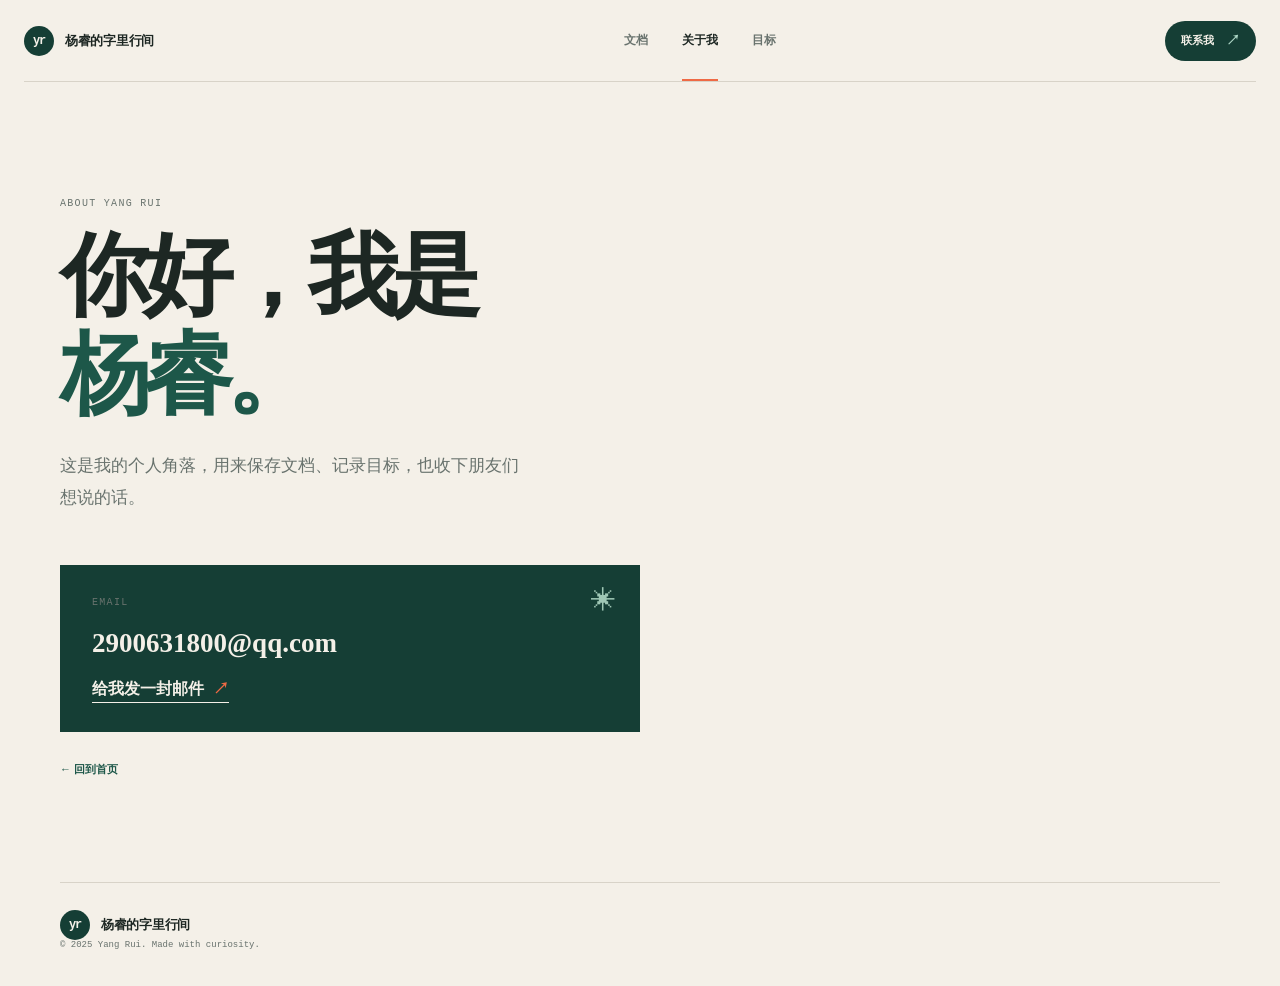
==== about.html @ cef3d6a3 "新增文档上传、留言和目标功能" ====
<!doctype html><html lang="zh-CN"><head><meta charset="UTF-8"/><meta name="viewport" content="width=device-width,initial-scale=1.0"/><title>关于杨睿 · 个人博客</title><link rel="stylesheet" href="styles.css"/></head><body><div class="site-shell"><header class="topbar"><a class="brand" href="index.html"><span class="brand-mark">yr</span><span>杨睿的字里行间</span></a><nav class="nav-links"><a href="index.html#documents">文档</a><a class="active" href="about.html">关于我</a><a href="index.html#goals">目标</a></nav><div class="top-actions"><a class="subscribe-button" href="mailto:2900631800@qq.com">联系我 <span>↗</span></a></div></header><main><section class="about-page section-wrap"><p class="eyebrow">ABOUT YANG RUI</p><h1>你好，我是<br/><em>杨睿。</em></h1><p class="about-lead">这是我的个人角落，用来保存文档、记录目标，也收下朋友们想说的话。</p><div class="contact-card"><span class="newsletter-icon">✳</span><p class="eyebrow">EMAIL</p><h2>2900631800@qq.com</h2><a class="text-link" href="mailto:2900631800@qq.com">给我发一封邮件 <span>↗</span></a></div><a class="back-link" href="index.html">← 回到首页</a></section></main><footer class="footer section-wrap"><div class="footer-brand"><span class="brand-mark">yr</span><span>杨睿的字里行间</span></div><div class="footer-bottom"><span>© 2025 Yang Rui. Made with curiosity.</span></div></footer></div></body></html>
---- styles.css ----
:root {
  --paper: #f4f0e8;
  --paper-2: #ebe6dc;
  --ink: #1d2723;
  --muted: #69736e;
  --line: #d8d3c8;
  --green: #153e35;
  --green-2: #1d5749;
  --orange: #ef6a45;
  --serif: 'Noto Serif SC', Georgia, serif;
  --sans: 'Manrope', -apple-system, BlinkMacSystemFont, 'Segoe UI', sans-serif;
  --mono: 'DM Mono', monospace;
}

* { box-sizing: border-box; }
html { scroll-behavior: smooth; }
body { margin: 0; background: var(--paper); color: var(--ink); font-family: var(--sans); }
a { color: inherit; text-decoration: none; }
button, input { font: inherit; }
button { border: 0; cursor: pointer; }
.site-shell { min-height: 100vh; overflow: hidden; }
.section-wrap { width: min(1160px, calc(100% - 64px)); margin: 0 auto; }
.topbar { height: 82px; display: flex; align-items: center; justify-content: space-between; width: min(1240px, calc(100% - 48px)); margin: 0 auto; border-bottom: 1px solid var(--line); }
.brand, .footer-brand { display: inline-flex; align-items: center; gap: 11px; font-size: 13px; font-weight: 800; letter-spacing: -.02em; }
.brand-mark { display: grid; place-items: center; width: 30px; height: 30px; border-radius: 50%; color: var(--paper); background: var(--green); font-family: var(--mono); font-size: 12px; letter-spacing: -.1em; }
.nav-links { display: flex; gap: 34px; margin-left: 80px; color: var(--muted); font-size: 12px; font-weight: 700; }
.nav-links a { position: relative; padding: 31px 0; }
.nav-links a.active, .nav-links a:hover { color: var(--ink); }
.nav-links a.active::after { content: ''; position: absolute; left: 0; right: 0; bottom: -1px; height: 2px; background: var(--orange); }
.top-actions { display: flex; align-items: center; gap: 13px; }
.icon-btn, .menu-btn { width: 35px; height: 35px; display: grid; place-items: center; background: transparent; color: var(--muted); font-size: 18px; border-radius: 50%; }
.icon-btn:hover { background: var(--paper-2); color: var(--ink); }
.subscribe-button { display: flex; gap: 12px; align-items: center; padding: 11px 16px; color: var(--paper); background: var(--green); border-radius: 100px; font-size: 11px; font-weight: 700; transition: transform .2s ease, background .2s ease; }
.subscribe-button:hover { background: var(--green-2); transform: translateY(-2px); }
.subscribe-button span { color: #b0d9c8; font-size: 14px; }
.menu-btn { display: none; }
.hero { display: grid; grid-template-columns: 1.15fr .85fr; gap: 74px; padding-top: 108px; padding-bottom: 106px; }
.eyebrow { margin: 0 0 18px; color: var(--muted); font-family: var(--mono); font-size: 10px; letter-spacing: .13em; }
.eyebrow-dot { display: inline-block; width: 7px; height: 7px; margin-right: 8px; border-radius: 50%; background: var(--orange); vertical-align: 1px; }
h1, h2, h3, p { margin-top: 0; }
h1 { max-width: 670px; margin-bottom: 25px; font-family: var(--serif); font-size: clamp(46px, 6vw, 83px); line-height: 1.1; letter-spacing: -.08em; font-weight: 600; }
h1 em { color: var(--green-2); font-style: normal; }
.hero-intro { max-width: 440px; color: var(--muted); font-family: var(--serif); font-size: 16px; line-height: 1.9; }
.hero-meta { display: flex; align-items: center; gap: 14px; margin-top: 33px; color: var(--muted); font-size: 11px; }
.text-link { color: var(--ink); font-weight: 800; border-bottom: 1px solid var(--ink); padding-bottom: 5px; }
.text-link span { color: var(--orange); padding-left: 5px; font-size: 16px; }
.meta-separator { color: var(--line); font-size: 20px; }
.location { display: inline-flex; align-items: center; gap: 6px; }
.status-pulse { width: 7px; height: 7px; border-radius: 50%; background: #5f9c7a; box-shadow: 0 0 0 4px rgba(95,156,122,.15); }
.hero-note { position: relative; min-height: 290px; align-self: center; padding: 27px 32px; color: var(--paper); background: var(--green); overflow: hidden; transform: rotate(2.3deg); box-shadow: 15px 17px 0 rgba(21,62,53,.12); }
.hero-note::before { content: ''; position: absolute; inset: 12px; border: 1px solid rgba(255,255,255,.22); pointer-events: none; }
.note-topline { position: relative; display: flex; justify-content: space-between; color: #9fc7b5; font-family: var(--mono); font-size: 9px; letter-spacing: .08em; }
.note-quote { position: relative; margin-top: 50px; font-family: var(--serif); font-size: 24px; line-height: 1.75; letter-spacing: -.03em; }
.note-author { position: relative; margin-top: 18px; color: #9fc7b5; font-family: var(--mono); font-size: 10px; }
.note-lines { position: absolute; right: -14px; bottom: 20px; width: 130px; height: 50px; background: repeating-linear-gradient(125deg, transparent 0 8px, rgba(255,255,255,.16) 8px 9px); transform: rotate(-16deg); }
.ticker { padding: 15px 0; background: var(--orange); color: #2a241f; overflow: hidden; }
.ticker-track { width: max-content; display: flex; align-items: center; gap: 27px; padding-left: 15px; animation: ticker 28s linear infinite; font-family: var(--mono); font-size: 10px; letter-spacing: .11em; }
.ticker i { font-size: 13px; font-style: normal; }
@keyframes ticker { to { transform: translateX(-25%); } }
.content-grid { display: grid; grid-template-columns: minmax(0, 1fr) 320px; gap: 76px; padding-top: 94px; padding-bottom: 118px; }
.section-heading { display: flex; align-items: end; justify-content: space-between; border-bottom: 1px solid var(--line); padding-bottom: 20px; }
.section-heading h2 { margin: 0; font-family: var(--serif); font-size: 32px; letter-spacing: -.05em; font-weight: 600; }
.article-count { color: var(--muted); font-family: var(--mono); font-size: 10px; }
.section-heading.compact { margin-bottom: 20px; }
.upload-panel, .guestbook-panel, .goals-panel { margin-top: 25px; padding: 28px; border: 1px solid var(--line); background: rgba(255,255,255,.2); }
.upload-panel { text-align: center; border-style: dashed; }
.upload-symbol { display: grid; place-items: center; width: 48px; height: 48px; margin: 0 auto 15px; color: var(--paper); background: var(--green); border-radius: 50%; font-size: 25px; }
.upload-panel h3 { margin-bottom: 8px; font-family: var(--serif); font-size: 21px; }
.upload-panel p { max-width: 420px; margin: 0 auto 17px; color: var(--muted); font-family: var(--serif); font-size: 13px; line-height: 1.6; }
#documentInput { display:none; }
.upload-button, .goal-form button, .guestbook-form button { display: inline-block; padding: 10px 15px; color: var(--paper); background: var(--green); border-radius: 100px; font-size: 11px; font-weight: 800; cursor: pointer; }
.upload-list { margin-top: 18px; color: var(--muted); font-family: var(--mono); font-size: 10px; }
.guestbook-panel, .goals-panel { background: transparent; border-left: 0; border-right: 0; padding-left: 0; padding-right: 0; }
.guestbook-form textarea { width: 100%; min-height: 105px; resize: vertical; padding: 14px; border: 1px solid var(--line); outline: none; color: var(--ink); background: var(--paper-2); font-family: var(--serif); font-size: 13px; }
.form-row { display: flex; align-items: center; justify-content: space-between; margin-top: 10px; color: var(--muted); font-family: var(--mono); font-size: 9px; }
.guestbook-form button { border: 0; }
.message-list { display: flex; flex-direction: column; gap: 9px; margin-top: 18px; }
.message-item, .goal-item { padding: 13px 15px; border-left: 3px solid var(--orange); background: var(--paper-2); font-family: var(--serif); font-size: 13px; line-height: 1.6; }
.message-time { display:block; margin-top: 6px; color: var(--muted); font-family: var(--mono); font-size: 9px; }
.goal-form { display: grid; grid-template-columns: 1fr 120px auto; gap: 8px; }
.goal-form input, .goal-form select { min-width: 0; padding: 11px 12px; border: 1px solid var(--line); outline: none; color: var(--ink); background: var(--paper-2); font-size: 11px; }
.goal-list { display: flex; flex-direction: column; gap: 9px; margin-top: 18px; }
.goal-item { display:flex; align-items:center; justify-content:space-between; gap: 14px; border-left-color: var(--green-2); }
.goal-tag { flex: 0 0 auto; color: var(--muted); font-family: var(--mono); font-size: 9px; }
.goal-item button { color: var(--orange); background: none; font-size: 16px; }
.about-page { min-height: 650px; padding: 116px 0 105px; }
.about-page h1 { font-size: clamp(50px, 7vw, 90px); }
.about-lead { max-width: 470px; margin: 26px 0 50px; color: var(--muted); font-family: var(--serif); font-size: 17px; line-height: 1.9; }
.contact-card { position: relative; max-width: 580px; padding: 32px; color: var(--paper); background: var(--green); }
.contact-card h2 { margin: 20px 0 20px; color: var(--paper); font-family: var(--serif); font-size: 27px; }
.contact-card .text-link { color: var(--paper); border-color: var(--paper); }
.back-link { display: inline-block; margin-top: 30px; color: var(--green-2); font-size: 11px; font-weight: 800; }
.filter-row { display: flex; gap: 8px; margin: 22px 0 10px; }
.filter-chip { padding: 9px 14px; border: 1px solid transparent; background: transparent; color: var(--muted); font-size: 11px; border-radius: 100px; }
.filter-chip.active, .filter-chip:hover { border-color: var(--green); color: var(--paper); background: var(--green); }
.articles-list { display: flex; flex-direction: column; }
.article-card { display: grid; grid-template-columns: 200px minmax(0, 1fr); gap: 26px; padding: 26px 0; border-bottom: 1px solid var(--line); transition: transform .25s ease; }
.article-card:hover { transform: translateX(6px); }
.article-card.featured { padding-top: 24px; }
.article-image { position: relative; min-height: 151px; overflow: hidden; background-color: #b7bcb1; background-position: center; background-size: cover; }
.image-one { background-image: linear-gradient(135deg, rgba(16,46,39,.15), rgba(16,46,39,.45)), url('https://images.unsplash.com/photo-1558655146-d09347e92766?auto=format&fit=crop&w=700&q=80'); }
.image-two { background-image: linear-gradient(135deg, rgba(86,67,52,.15), rgba(86,67,52,.45)), url('https://images.unsplash.com/photo-1516321318423-f06f85e504b3?auto=format&fit=crop&w=700&q=80'); }
.image-three { background-image: linear-gradient(135deg, rgba(48,62,54,.1), rgba(48,62,54,.45)), url('https://images.unsplash.com/photo-1490730141103-6cac27aaab94?auto=format&fit=crop&w=700&q=80'); }
.image-label { position: absolute; left: 13px; bottom: 12px; color: #fff; font-family: var(--mono); font-size: 9px; text-shadow: 0 1px 5px rgba(0,0,0,.3); }
.image-arrow { position: absolute; top: 11px; right: 12px; display: grid; place-items: center; width: 28px; height: 28px; color: var(--ink); background: rgba(244,240,232,.88); border-radius: 50%; }
.article-top { display: flex; gap: 13px; color: var(--muted); font-family: var(--mono); font-size: 9px; }
.article-top span + span::before { content: '·'; padding-right: 13px; color: var(--line); }
.article-content h3 { max-width: 450px; margin: 13px 0 8px; font-family: var(--serif); font-size: 22px; line-height: 1.4; letter-spacing: -.04em; font-weight: 600; }
.article-content p { max-width: 470px; margin-bottom: 16px; color: var(--muted); font-family: var(--serif); font-size: 13px; line-height: 1.7; }
.read-link { color: var(--green-2); font-size: 10px; font-weight: 800; }
.read-link span { color: var(--orange); padding-left: 5px; font-size: 15px; }
.load-more { display: block; margin: 28px auto 0; padding: 12px 18px; border: 1px solid var(--line); color: var(--green); background: transparent; border-radius: 100px; font-size: 11px; font-weight: 800; }
.load-more:hover { background: var(--paper-2); border-color: var(--green); }
.sidebar { display: flex; flex-direction: column; gap: 18px; }
.side-card { padding: 24px; border: 1px solid var(--line); background: rgba(255,255,255,.18); }
.profile-card { padding-top: 26px; }
.profile-avatar { width: 62px; height: 62px; margin-bottom: 29px; display: grid; place-items: center; border-radius: 50%; color: var(--paper); background: var(--orange); font-family: var(--serif); font-size: 28px; font-weight: 700; transform: rotate(-8deg); }
.profile-avatar span { margin-left: -2px; color: var(--green); font-size: 19px; }
.side-card .eyebrow { margin-bottom: 12px; }
.side-card h3 { margin-bottom: 11px; font-family: var(--serif); font-size: 21px; letter-spacing: -.05em; }
.side-card p:not(.eyebrow):not(.updated-time):not(.form-message) { color: var(--muted); font-family: var(--serif); font-size: 13px; line-height: 1.75; }
.side-link { display: inline-block; margin-top: 10px; color: var(--green-2); font-size: 10px; font-weight: 800; border-bottom: 1px solid var(--green-2); padding-bottom: 4px; }
.side-link span { color: var(--orange); margin-left: 5px; }
.side-card-heading { display: flex; justify-content: space-between; align-items: start; }
.live-badge { color: #4d8966; font-family: var(--mono); font-size: 9px; }
.now-card h3 { margin-bottom: 17px; }
.now-list { padding: 0; margin: 0; list-style: none; border-top: 1px solid var(--line); }
.now-list li { display: grid; grid-template-columns: 29px 1fr; gap: 8px; padding: 13px 0; border-bottom: 1px solid var(--line); font-family: var(--serif); font-size: 12px; line-height: 1.5; }
.now-index { color: var(--orange); font-family: var(--mono); font-size: 9px; }
.updated-time { margin: 16px 0 0; color: var(--muted); font-family: var(--mono); font-size: 9px; }
.newsletter-card { position: relative; overflow: hidden; color: var(--paper); background: var(--green); border-color: var(--green); }
.newsletter-card::after { content: ''; position: absolute; right: -40px; top: -40px; width: 145px; height: 145px; border: 1px solid rgba(255,255,255,.13); border-radius: 50%; box-shadow: 0 0 0 20px rgba(255,255,255,.04), 0 0 0 40px rgba(255,255,255,.04); }
.newsletter-icon { position: absolute; right: 24px; top: 21px; color: #9fc7b5; font-size: 25px; }
.newsletter-card .eyebrow { color: #9fc7b5; }
.newsletter-card h3 { position: relative; z-index: 1; color: var(--paper); }
.newsletter-card p:not(.eyebrow):not(.form-message) { position: relative; z-index: 1; color: #b4cbc1; }
.subscribe-form { position: relative; z-index: 1; display: flex; align-items: center; margin-top: 20px; padding: 5px 5px 5px 13px; background: rgba(255,255,255,.1); border: 1px solid rgba(255,255,255,.23); border-radius: 5px; }
.subscribe-form input { min-width: 0; flex: 1; border: 0; outline: none; color: var(--paper); background: transparent; font-size: 11px; }
.subscribe-form input::placeholder { color: #9fc7b5; }
.subscribe-form button { width: 30px; height: 30px; color: var(--green); background: var(--orange); border-radius: 4px; font-size: 17px; }
.form-message { position: relative; z-index: 1; min-height: 14px; margin: 7px 0 0; color: #f9aa91; font-family: var(--mono); font-size: 9px; }
.footer { padding: 27px 0 36px; border-top: 1px solid var(--line); }
.footer-links { display: flex; gap: 22px; margin: 19px 0 48px; color: var(--muted); font-size: 11px; }
.footer-links a:hover, .footer-social a:hover { color: var(--green-2); }
.footer-bottom { display: flex; justify-content: space-between; color: var(--muted); font-family: var(--mono); font-size: 9px; }
.footer-social { display: flex; gap: 16px; }
.sr-only { position: absolute; width: 1px; height: 1px; padding: 0; margin: -1px; overflow: hidden; clip: rect(0, 0, 0, 0); white-space: nowrap; border: 0; }
.dark { --paper: #17211d; --paper-2: #22302a; --ink: #edf0e7; --muted: #a8b2ab; --line: #334139; --green: #d6e7d5; --green-2: #a9d8bd; --orange: #f27c56; }
.dark .brand-mark, .dark .subscribe-button, .dark .newsletter-card { color: #17211d; background: #d6e7d5; }
.dark .article-image { filter: saturate(.8) brightness(.76); }
.dark .hero-note { color: #17211d; background: #d6e7d5; box-shadow: 15px 17px 0 rgba(0,0,0,.14); }
.dark .note-topline, .dark .note-author { color: #51806a; }
.dark .note-lines { background: repeating-linear-gradient(125deg, transparent 0 8px, rgba(23,33,29,.14) 8px 9px); }
.dark .newsletter-card .eyebrow, .dark .newsletter-card p:not(.eyebrow):not(.form-message) { color: #54715f; }
.dark .newsletter-card h3 { color: #17211d; }
.dark .newsletter-card::after { border-color: rgba(23,33,29,.12); box-shadow: 0 0 0 20px rgba(23,33,29,.04), 0 0 0 40px rgba(23,33,29,.04); }
@media (max-width: 850px) {
  .section-wrap { width: min(100% - 40px, 620px); }
  .topbar { position: relative; width: calc(100% - 40px); }
  .nav-links { display: none; }
  .nav-links.mobile-open { position: absolute; z-index: 10; top: 69px; left: 0; right: 0; display: flex; gap: 22px; margin: 0; padding: 14px 18px; border: 1px solid var(--line); background: var(--paper); box-shadow: 0 10px 24px rgba(21,62,53,.08); }
  .nav-links.mobile-open a { padding: 7px 0; }
  .menu-btn { display: grid; }
  .hero { grid-template-columns: 1fr; gap: 54px; padding-top: 72px; padding-bottom: 70px; }
  .hero-note { max-width: 500px; width: 100%; justify-self: center; }
  .content-grid { grid-template-columns: 1fr; gap: 67px; padding-top: 65px; padding-bottom: 90px; }
  .sidebar { display: grid; grid-template-columns: 1fr 1fr; align-items: start; }
  .newsletter-card { grid-column: 1 / -1; }
}
@media (max-width: 560px) {
  .section-wrap { width: calc(100% - 32px); }
  .topbar { width: calc(100% - 32px); height: 70px; }
  .brand { font-size: 11px; }
  .brand-mark { width: 27px; height: 27px; }
  .subscribe-button { padding: 9px 11px; font-size: 10px; }
  .icon-btn { display: none; }
  h1 { font-size: 48px; }
  .hero-intro { font-size: 15px; }
  .hero-meta { flex-wrap: wrap; }
  .hero-note { min-height: 255px; padding: 23px; }
  .note-quote { margin-top: 36px; font-size: 21px; }
  .content-grid { padding-top: 57px; }
  .article-card { grid-template-columns: 1fr; gap: 18px; }
  .article-image { min-height: 190px; }
  .sidebar { display: flex; }
  .footer-bottom { flex-direction: column; gap: 13px; }
  .goal-form { grid-template-columns: 1fr; }
}
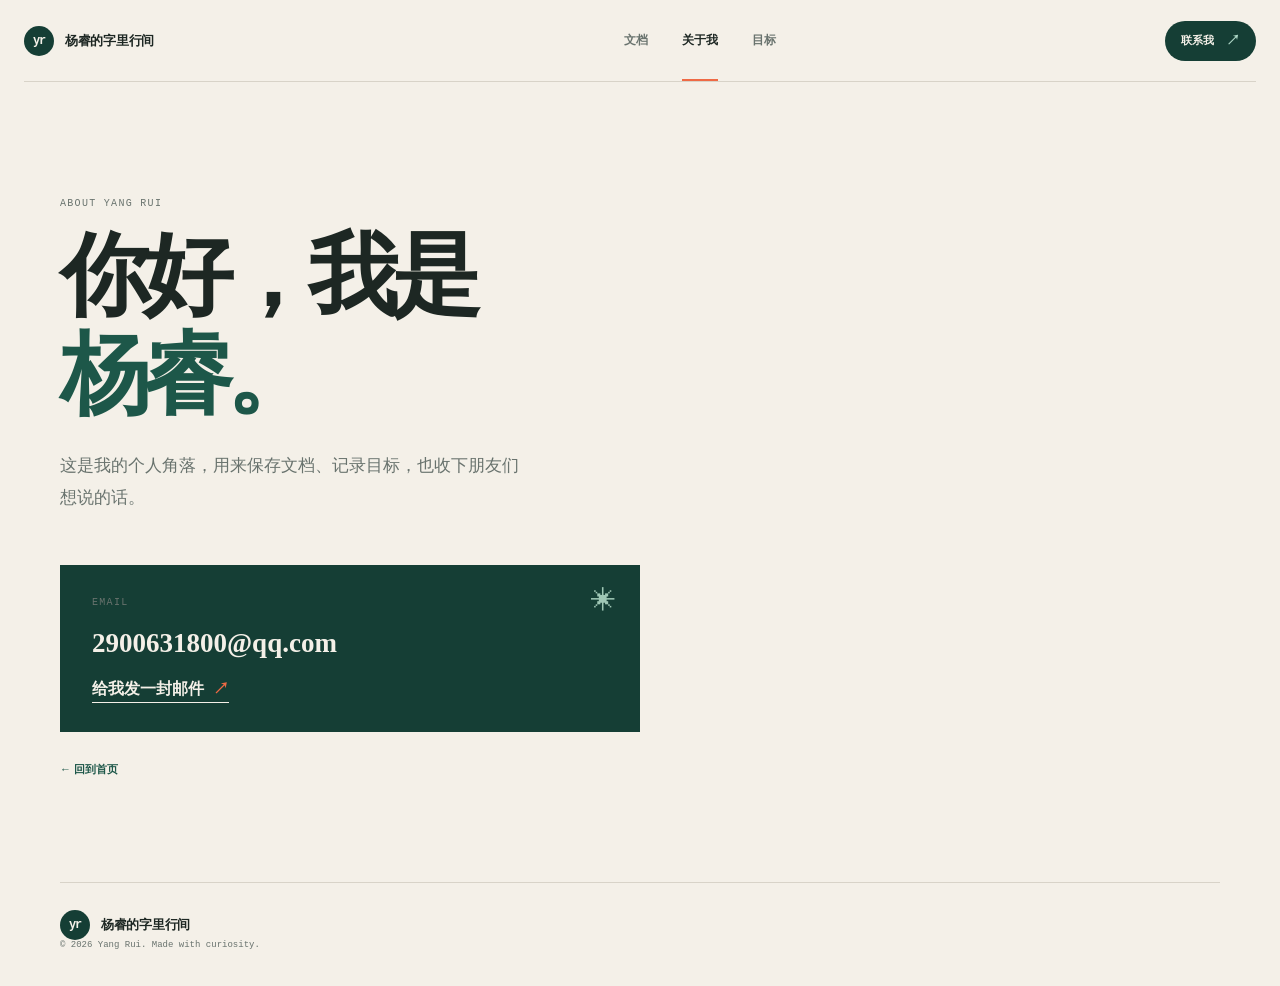
==== commit 1f0ee7c4: "美化界面并新增在线编辑区域" ====
--- a/about.html
+++ b/about.html
@@ -1 +1 @@
-<!doctype html><html lang="zh-CN"><head><meta charset="UTF-8"/><meta name="viewport" content="width=device-width,initial-scale=1.0"/><title>关于杨睿 · 个人博客</title><link rel="stylesheet" href="styles.css"/></head><body><div class="site-shell"><header class="topbar"><a class="brand" href="index.html"><span class="brand-mark">yr</span><span>杨睿的字里行间</span></a><nav class="nav-links"><a href="index.html#documents">文档</a><a class="active" href="about.html">关于我</a><a href="index.html#goals">目标</a></nav><div class="top-actions"><a class="subscribe-button" href="mailto:2900631800@qq.com">联系我 <span>↗</span></a></div></header><main><section class="about-page section-wrap"><p class="eyebrow">ABOUT YANG RUI</p><h1>你好，我是<br/><em>杨睿。</em></h1><p class="about-lead">这是我的个人角落，用来保存文档、记录目标，也收下朋友们想说的话。</p><div class="contact-card"><span class="newsletter-icon">✳</span><p class="eyebrow">EMAIL</p><h2>2900631800@qq.com</h2><a class="text-link" href="mailto:2900631800@qq.com">给我发一封邮件 <span>↗</span></a></div><a class="back-link" href="index.html">← 回到首页</a></section></main><footer class="footer section-wrap"><div class="footer-brand"><span class="brand-mark">yr</span><span>杨睿的字里行间</span></div><div class="footer-bottom"><span>© 2025 Yang Rui. Made with curiosity.</span></div></footer></div></body></html>
+<!doctype html><html lang="zh-CN"><head><meta charset="UTF-8"/><meta name="viewport" content="width=device-width,initial-scale=1.0"/><title>关于杨睿 · 个人博客</title><link rel="stylesheet" href="styles.css"/></head><body><div class="site-shell"><header class="topbar"><a class="brand" href="index.html"><span class="brand-mark">yr</span><span>杨睿的字里行间</span></a><nav class="nav-links"><a href="index.html#documents">文档</a><a class="active" href="about.html">关于我</a><a href="index.html#goals">目标</a></nav><div class="top-actions"><a class="subscribe-button" href="mailto:2900631800@qq.com">联系我 <span>↗</span></a></div></header><main><section class="about-page section-wrap"><p class="eyebrow">ABOUT YANG RUI</p><h1>你好，我是<br/><em>杨睿。</em></h1><p class="about-lead">这是我的个人角落，用来保存文档、记录目标，也收下朋友们想说的话。</p><div class="contact-card"><span class="newsletter-icon">✳</span><p class="eyebrow">EMAIL</p><h2>2900631800@qq.com</h2><a class="text-link" href="mailto:2900631800@qq.com">给我发一封邮件 <span>↗</span></a></div><a class="back-link" href="index.html">← 回到首页</a></section></main><footer class="footer section-wrap"><div class="footer-brand"><span class="brand-mark">yr</span><span>杨睿的字里行间</span></div><div class="footer-bottom"><span>© 2026 Yang Rui. Made with curiosity.</span></div></footer></div></body></html>
--- a/styles.css
+++ b/styles.css
@@ -47,7 +47,7 @@
 .meta-separator { color: var(--line); font-size: 20px; }
 .location { display: inline-flex; align-items: center; gap: 6px; }
 .status-pulse { width: 7px; height: 7px; border-radius: 50%; background: #5f9c7a; box-shadow: 0 0 0 4px rgba(95,156,122,.15); }
-.hero-note { position: relative; min-height: 290px; align-self: center; padding: 27px 32px; color: var(--paper); background: var(--green); overflow: hidden; transform: rotate(2.3deg); box-shadow: 15px 17px 0 rgba(21,62,53,.12); }
+.hero-note { position: relative; min-height: 290px; align-self: center; padding: 27px 32px; color: var(--paper); background: linear-gradient(145deg, var(--green), #286958); overflow: hidden; transform: rotate(2.3deg); box-shadow: 15px 17px 0 rgba(21,62,53,.12); border-radius: 6px; }
 .hero-note::before { content: ''; position: absolute; inset: 12px; border: 1px solid rgba(255,255,255,.22); pointer-events: none; }
 .note-topline { position: relative; display: flex; justify-content: space-between; color: #9fc7b5; font-family: var(--mono); font-size: 9px; letter-spacing: .08em; }
 .note-quote { position: relative; margin-top: 50px; font-family: var(--serif); font-size: 24px; line-height: 1.75; letter-spacing: -.03em; }
@@ -62,7 +62,7 @@
 .section-heading h2 { margin: 0; font-family: var(--serif); font-size: 32px; letter-spacing: -.05em; font-weight: 600; }
 .article-count { color: var(--muted); font-family: var(--mono); font-size: 10px; }
 .section-heading.compact { margin-bottom: 20px; }
-.upload-panel, .guestbook-panel, .goals-panel { margin-top: 25px; padding: 28px; border: 1px solid var(--line); background: rgba(255,255,255,.2); }
+.upload-panel, .guestbook-panel, .goals-panel { margin-top: 25px; padding: 32px; border: 1px solid rgba(21,62,53,.1); background: linear-gradient(145deg, rgba(255,255,255,.46), rgba(235,230,220,.52)); box-shadow: 0 18px 40px rgba(21,62,53,.06); border-radius: 18px; }
 .upload-panel { text-align: center; border-style: dashed; }
 .upload-symbol { display: grid; place-items: center; width: 48px; height: 48px; margin: 0 auto 15px; color: var(--paper); background: var(--green); border-radius: 50%; font-size: 25px; }
 .upload-panel h3 { margin-bottom: 8px; font-family: var(--serif); font-size: 21px; }
@@ -70,8 +70,9 @@
 #documentInput { display:none; }
 .upload-button, .goal-form button, .guestbook-form button { display: inline-block; padding: 10px 15px; color: var(--paper); background: var(--green); border-radius: 100px; font-size: 11px; font-weight: 800; cursor: pointer; }
 .upload-list { margin-top: 18px; color: var(--muted); font-family: var(--mono); font-size: 10px; }
-.guestbook-panel, .goals-panel { background: transparent; border-left: 0; border-right: 0; padding-left: 0; padding-right: 0; }
-.guestbook-form textarea { width: 100%; min-height: 105px; resize: vertical; padding: 14px; border: 1px solid var(--line); outline: none; color: var(--ink); background: var(--paper-2); font-family: var(--serif); font-size: 13px; }
+.guestbook-panel, .goals-panel { padding: 32px; }
+.guestbook-form textarea { width: 100%; min-height: 190px; resize: vertical; padding: 20px; border: 0; border-radius: 16px; outline: none; color: var(--ink); background: linear-gradient(135deg, rgba(255,255,255,.75), rgba(244,240,232,.85)); box-shadow: inset 0 0 0 1px rgba(21,62,53,.1), 0 12px 28px rgba(21,62,53,.06); font-family: var(--serif); font-size: 16px; line-height: 1.8; transition: box-shadow .2s ease, transform .2s ease; }
+.guestbook-form textarea:focus { box-shadow: inset 0 0 0 2px var(--green-2), 0 15px 35px rgba(21,62,53,.11); transform: translateY(-2px); }
 .form-row { display: flex; align-items: center; justify-content: space-between; margin-top: 10px; color: var(--muted); font-family: var(--mono); font-size: 9px; }
 .guestbook-form button { border: 0; }
 .message-list { display: flex; flex-direction: column; gap: 9px; margin-top: 18px; }
@@ -80,6 +81,11 @@
 .goal-form { display: grid; grid-template-columns: 1fr 120px auto; gap: 8px; }
 .goal-form input, .goal-form select { min-width: 0; padding: 11px 12px; border: 1px solid var(--line); outline: none; color: var(--ink); background: var(--paper-2); font-size: 11px; }
 .goal-list { display: flex; flex-direction: column; gap: 9px; margin-top: 18px; }
+.now-form { display: flex; gap: 8px; margin-top: 15px; }
+.now-form input { min-width: 0; flex: 1; padding: 10px 12px; border: 1px solid var(--line); border-radius: 8px; outline: none; color: var(--ink); background: var(--paper-2); font-size: 11px; }
+.now-form button { padding: 10px 14px; color: var(--paper); background: var(--green); border-radius: 8px; font-size: 10px; font-weight: 800; }
+.now-list .now-item { display: grid; grid-template-columns: 29px 1fr auto; gap: 8px; padding: 13px 0; border-bottom: 1px solid var(--line); font-family: var(--serif); font-size: 12px; line-height: 1.5; }
+.now-item button { color: var(--orange); background: none; font-size: 16px; }
 .goal-item { display:flex; align-items:center; justify-content:space-between; gap: 14px; border-left-color: var(--green-2); }
 .goal-tag { flex: 0 0 auto; color: var(--muted); font-family: var(--mono); font-size: 9px; }
 .goal-item button { color: var(--orange); background: none; font-size: 16px; }
@@ -149,6 +155,8 @@
 .dark .brand-mark, .dark .subscribe-button, .dark .newsletter-card { color: #17211d; background: #d6e7d5; }
 .dark .article-image { filter: saturate(.8) brightness(.76); }
 .dark .hero-note { color: #17211d; background: #d6e7d5; box-shadow: 15px 17px 0 rgba(0,0,0,.14); }
+.dark .upload-panel, .dark .guestbook-panel, .dark .goals-panel { background: linear-gradient(145deg, rgba(34,48,42,.95), rgba(23,33,29,.92)); border-color: rgba(214,231,213,.12); }
+.dark .guestbook-form textarea { background: linear-gradient(135deg, #263a31, #1d2c25); color: #edf0e7; }
 .dark .note-topline, .dark .note-author { color: #51806a; }
 .dark .note-lines { background: repeating-linear-gradient(125deg, transparent 0 8px, rgba(23,33,29,.14) 8px 9px); }
 .dark .newsletter-card .eyebrow, .dark .newsletter-card p:not(.eyebrow):not(.form-message) { color: #54715f; }
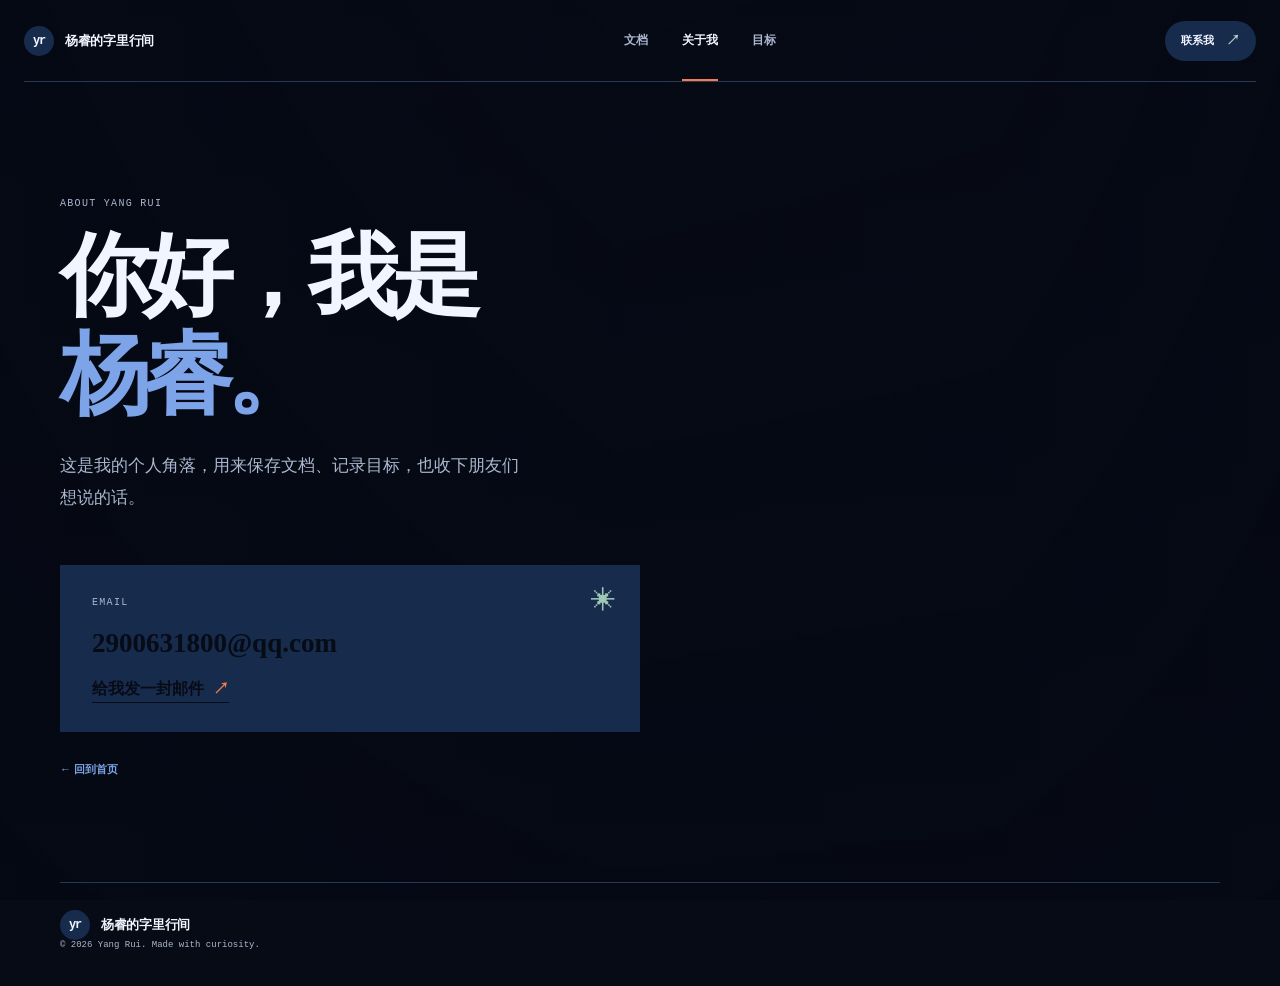
==== commit 3fe25090: "启用深色主题并增强林俊杰人物背景" ====
--- a/about.html
+++ b/about.html
@@ -1 +1 @@
-<!doctype html><html lang="zh-CN"><head><meta charset="UTF-8"/><meta name="viewport" content="width=device-width,initial-scale=1.0"/><title>关于杨睿 · 个人博客</title><link rel="stylesheet" href="styles.css"/></head><body><div class="site-shell"><header class="topbar"><a class="brand" href="index.html"><span class="brand-mark">yr</span><span>杨睿的字里行间</span></a><nav class="nav-links"><a href="index.html#documents">文档</a><a class="active" href="about.html">关于我</a><a href="index.html#goals">目标</a></nav><div class="top-actions"><a class="subscribe-button" href="mailto:2900631800@qq.com">联系我 <span>↗</span></a></div></header><main><section class="about-page section-wrap"><p class="eyebrow">ABOUT YANG RUI</p><h1>你好，我是<br/><em>杨睿。</em></h1><p class="about-lead">这是我的个人角落，用来保存文档、记录目标，也收下朋友们想说的话。</p><div class="contact-card"><span class="newsletter-icon">✳</span><p class="eyebrow">EMAIL</p><h2>2900631800@qq.com</h2><a class="text-link" href="mailto:2900631800@qq.com">给我发一封邮件 <span>↗</span></a></div><a class="back-link" href="index.html">← 回到首页</a></section></main><footer class="footer section-wrap"><div class="footer-brand"><span class="brand-mark">yr</span><span>杨睿的字里行间</span></div><div class="footer-bottom"><span>© 2026 Yang Rui. Made with curiosity.</span></div></footer></div></body></html>
+<!doctype html><html lang="zh-CN" class="dark"><head><meta charset="UTF-8"/><meta name="viewport" content="width=device-width,initial-scale=1.0"/><title>关于杨睿 · 个人博客</title><link rel="stylesheet" href="styles.css?v=20261001-darkjj"/></head><body><div class="site-shell"><header class="topbar"><a class="brand" href="index.html"><span class="brand-mark">yr</span><span>杨睿的字里行间</span></a><nav class="nav-links"><a href="index.html#documents">文档</a><a class="active" href="about.html">关于我</a><a href="index.html#goals">目标</a></nav><div class="top-actions"><a class="subscribe-button" href="mailto:2900631800@qq.com">联系我 <span>↗</span></a></div></header><main><section class="about-page section-wrap"><p class="eyebrow">ABOUT YANG RUI</p><h1>你好，我是<br/><em>杨睿。</em></h1><p class="about-lead">这是我的个人角落，用来保存文档、记录目标，也收下朋友们想说的话。</p><div class="contact-card"><span class="newsletter-icon">✳</span><p class="eyebrow">EMAIL</p><h2>2900631800@qq.com</h2><a class="text-link" href="mailto:2900631800@qq.com">给我发一封邮件 <span>↗</span></a></div><a class="back-link" href="index.html">← 回到首页</a></section></main><footer class="footer section-wrap"><div class="footer-brand"><span class="brand-mark">yr</span><span>杨睿的字里行间</span></div><div class="footer-bottom"><span>© 2026 Yang Rui. Made with curiosity.</span></div></footer></div></body></html>
--- a/styles.css
+++ b/styles.css
@@ -4,8 +4,8 @@
   --ink: #1d2723;
   --muted: #69736e;
   --line: #d8d3c8;
-  --green: #153e35;
-  --green-2: #1d5749;
+  --green: #18263f;
+  --green-2: #314d78;
   --orange: #ef6a45;
   --serif: 'Noto Serif SC', Georgia, serif;
   --sans: 'Manrope', -apple-system, BlinkMacSystemFont, 'Segoe UI', sans-serif;
@@ -14,7 +14,9 @@
 
 * { box-sizing: border-box; }
 html { scroll-behavior: smooth; }
-body { margin: 0; background: var(--paper); color: var(--ink); font-family: var(--sans); }
+body { margin: 0; background: var(--paper); color: var(--ink); font-family: var(--sans); transition: background .35s ease, color .35s ease; }
+body::before { content: ''; position: fixed; inset: 0; z-index: -2; background-image: var(--wallpaper, none); background-size: cover; background-position: center 18%; opacity: .68; filter: saturate(1.12) contrast(1.12); transition: background-image .4s ease, opacity .35s ease; }
+body::after { content: ''; position: fixed; inset: 0; z-index: -1; pointer-events: none; background: linear-gradient(90deg, rgba(244,240,232,.95) 0%, rgba(244,240,232,.78) 38%, rgba(244,240,232,.35) 75%, rgba(244,240,232,.72) 100%), linear-gradient(180deg, rgba(244,240,232,.42), rgba(244,240,232,.88)); }
 a { color: inherit; text-decoration: none; }
 button, input { font: inherit; }
 button { border: 0; cursor: pointer; }
@@ -46,15 +48,15 @@
 .text-link span { color: var(--orange); padding-left: 5px; font-size: 16px; }
 .meta-separator { color: var(--line); font-size: 20px; }
 .location { display: inline-flex; align-items: center; gap: 6px; }
-.status-pulse { width: 7px; height: 7px; border-radius: 50%; background: #5f9c7a; box-shadow: 0 0 0 4px rgba(95,156,122,.15); }
-.hero-note { position: relative; min-height: 290px; align-self: center; padding: 27px 32px; color: var(--paper); background: linear-gradient(145deg, var(--green), #286958); overflow: hidden; transform: rotate(2.3deg); box-shadow: 15px 17px 0 rgba(21,62,53,.12); border-radius: 6px; }
+.status-pulse { width: 7px; height: 7px; border-radius: 50%; background: #5579b8; box-shadow: 0 0 0 4px rgba(85,121,184,.18); }
+.hero-note { position: relative; min-height: 290px; align-self: center; padding: 27px 32px; color: var(--paper); background: linear-gradient(145deg, rgba(24,38,63,.96), rgba(49,77,120,.92)); overflow: hidden; transform: rotate(2.3deg); box-shadow: 15px 17px 0 rgba(24,38,63,.18); border-radius: 6px; }
 .hero-note::before { content: ''; position: absolute; inset: 12px; border: 1px solid rgba(255,255,255,.22); pointer-events: none; }
-.note-topline { position: relative; display: flex; justify-content: space-between; color: #9fc7b5; font-family: var(--mono); font-size: 9px; letter-spacing: .08em; }
+.note-topline { position: relative; display: flex; justify-content: space-between; color: #b8c9e8; font-family: var(--mono); font-size: 9px; letter-spacing: .08em; }
 .note-quote { position: relative; margin-top: 50px; font-family: var(--serif); font-size: 24px; line-height: 1.75; letter-spacing: -.03em; }
-.note-author { position: relative; margin-top: 18px; color: #9fc7b5; font-family: var(--mono); font-size: 10px; }
+.note-author { position: relative; margin-top: 18px; color: #b8c9e8; font-family: var(--mono); font-size: 10px; }
 .note-lines { position: absolute; right: -14px; bottom: 20px; width: 130px; height: 50px; background: repeating-linear-gradient(125deg, transparent 0 8px, rgba(255,255,255,.16) 8px 9px); transform: rotate(-16deg); }
 .ticker { padding: 15px 0; background: var(--orange); color: #2a241f; overflow: hidden; }
-.ticker-track { width: max-content; display: flex; align-items: center; gap: 27px; padding-left: 15px; animation: ticker 28s linear infinite; font-family: var(--mono); font-size: 10px; letter-spacing: .11em; }
+.ticker-track { width: max-content; display: flex; align-items: center; gap: 27px; padding-left: 15px; animation: ticker 46s linear infinite; font-family: var(--serif); font-size: 14px; letter-spacing: .04em; white-space: nowrap; }
 .ticker i { font-size: 13px; font-style: normal; }
 @keyframes ticker { to { transform: translateX(-25%); } }
 .content-grid { display: grid; grid-template-columns: minmax(0, 1fr) 320px; gap: 76px; padding-top: 94px; padding-bottom: 118px; }
@@ -128,7 +130,7 @@
 .side-link { display: inline-block; margin-top: 10px; color: var(--green-2); font-size: 10px; font-weight: 800; border-bottom: 1px solid var(--green-2); padding-bottom: 4px; }
 .side-link span { color: var(--orange); margin-left: 5px; }
 .side-card-heading { display: flex; justify-content: space-between; align-items: start; }
-.live-badge { color: #4d8966; font-family: var(--mono); font-size: 9px; }
+.live-badge { color: #5579b8; font-family: var(--mono); font-size: 9px; }
 .now-card h3 { margin-bottom: 17px; }
 .now-list { padding: 0; margin: 0; list-style: none; border-top: 1px solid var(--line); }
 .now-list li { display: grid; grid-template-columns: 29px 1fr; gap: 8px; padding: 13px 0; border-bottom: 1px solid var(--line); font-family: var(--serif); font-size: 12px; line-height: 1.5; }
@@ -150,18 +152,32 @@
 .footer-links a:hover, .footer-social a:hover { color: var(--green-2); }
 .footer-bottom { display: flex; justify-content: space-between; color: var(--muted); font-family: var(--mono); font-size: 9px; }
 .footer-social { display: flex; gap: 16px; }
+.wallpaper-picker { margin: 35px 0 42px; padding: 25px 0 0; border-top: 1px solid var(--line); }
+.wallpaper-picker-heading { display: flex; align-items: end; justify-content: space-between; gap: 20px; }
+.wallpaper-picker h2 { margin: 0; font-family: var(--serif); font-size: 24px; letter-spacing: -.05em; }
+.wallpaper-options { display: grid; grid-template-columns: repeat(5, minmax(0, 1fr)); gap: 12px; margin-top: 20px; }
+.wallpaper-option { position: relative; min-height: 105px; overflow: hidden; padding: 0; border: 2px solid transparent; border-radius: 12px; background: var(--paper-2); cursor: pointer; box-shadow: 0 8px 20px rgba(21,62,53,.08); transition: transform .2s ease, border-color .2s ease; }
+.wallpaper-option:hover { transform: translateY(-3px); }
+.wallpaper-option.active { border-color: var(--orange); }
+.wallpaper-option::after { content: ''; position: absolute; inset: 0; background: linear-gradient(180deg, transparent 22%, rgba(0,0,0,.68)); }
+.wallpaper-option span { position: absolute; z-index: 1; left: 11px; right: 8px; bottom: 9px; color: #fff; text-align: left; font-family: var(--mono); font-size: 9px; letter-spacing: .04em; text-shadow: 0 1px 4px rgba(0,0,0,.4); }
+.wallpaper-option small { display: block; margin-top: 3px; color: rgba(255,255,255,.76); font-family: var(--sans); font-size: 9px; }
+.dark body::before { opacity: .88; background-position: center 20%; filter: saturate(1.35) contrast(1.24) brightness(.84); }
+.dark body::after { background: linear-gradient(90deg, rgba(5,9,20,.72), rgba(5,9,20,.36) 48%, rgba(5,9,20,.42) 78%, rgba(5,9,20,.68)), linear-gradient(180deg, rgba(5,9,20,.12), rgba(5,9,20,.74)); }
 .sr-only { position: absolute; width: 1px; height: 1px; padding: 0; margin: -1px; overflow: hidden; clip: rect(0, 0, 0, 0); white-space: nowrap; border: 0; }
-.dark { --paper: #17211d; --paper-2: #22302a; --ink: #edf0e7; --muted: #a8b2ab; --line: #334139; --green: #d6e7d5; --green-2: #a9d8bd; --orange: #f27c56; }
-.dark .brand-mark, .dark .subscribe-button, .dark .newsletter-card { color: #17211d; background: #d6e7d5; }
-.dark .article-image { filter: saturate(.8) brightness(.76); }
-.dark .hero-note { color: #17211d; background: #d6e7d5; box-shadow: 15px 17px 0 rgba(0,0,0,.14); }
-.dark .upload-panel, .dark .guestbook-panel, .dark .goals-panel { background: linear-gradient(145deg, rgba(34,48,42,.95), rgba(23,33,29,.92)); border-color: rgba(214,231,213,.12); }
-.dark .guestbook-form textarea { background: linear-gradient(135deg, #263a31, #1d2c25); color: #edf0e7; }
-.dark .note-topline, .dark .note-author { color: #51806a; }
-.dark .note-lines { background: repeating-linear-gradient(125deg, transparent 0 8px, rgba(23,33,29,.14) 8px 9px); }
-.dark .newsletter-card .eyebrow, .dark .newsletter-card p:not(.eyebrow):not(.form-message) { color: #54715f; }
-.dark .newsletter-card h3 { color: #17211d; }
-.dark .newsletter-card::after { border-color: rgba(23,33,29,.12); box-shadow: 0 0 0 20px rgba(23,33,29,.04), 0 0 0 40px rgba(23,33,29,.04); }
+.admin-only { display: none; }
+.admin-only.visible { display: flex; }
+.dark { --paper: #070b16; --paper-2: #111a2d; --ink: #f1f5ff; --muted: #aab7cf; --line: #2b3853; --green: #172b4d; --green-2: #7da4e8; --orange: #f47b4d; }
+.dark .brand-mark, .dark .subscribe-button, .dark .newsletter-card { color: #f1f5ff; background: #172b4d; }
+.dark .article-image { filter: saturate(.92) brightness(.72); }
+.dark .hero-note { color: #f1f5ff; background: linear-gradient(145deg, rgba(12,23,46,.97), rgba(27,55,96,.95)); box-shadow: 15px 17px 0 rgba(0,0,0,.34); }
+.dark .upload-panel, .dark .guestbook-panel, .dark .goals-panel { background: linear-gradient(145deg, rgba(30,41,59,.95), rgba(17,24,39,.92)); border-color: rgba(216,229,255,.12); }
+.dark .guestbook-form textarea { background: linear-gradient(135deg, #273750, #1c2940); color: #edf2ff; }
+.dark .note-topline, .dark .note-author { color: #6885b4; }
+.dark .note-lines { background: repeating-linear-gradient(125deg, transparent 0 8px, rgba(17,24,39,.14) 8px 9px); }
+.dark .newsletter-card .eyebrow, .dark .newsletter-card p:not(.eyebrow):not(.form-message) { color: #7794c0; }
+.dark .newsletter-card h3 { color: #f1f5ff; }
+.dark .newsletter-card::after { border-color: rgba(125,164,232,.18); box-shadow: 0 0 0 20px rgba(125,164,232,.06), 0 0 0 40px rgba(125,164,232,.04); }
 @media (max-width: 850px) {
   .section-wrap { width: min(100% - 40px, 620px); }
   .topbar { position: relative; width: calc(100% - 40px); }
@@ -192,5 +208,12 @@
   .article-image { min-height: 190px; }
   .sidebar { display: flex; }
   .footer-bottom { flex-direction: column; gap: 13px; }
+  .wallpaper-picker-heading { align-items: start; flex-direction: column; gap: 8px; }
+  .wallpaper-options { grid-template-columns: repeat(2, minmax(0, 1fr)); }
   .goal-form { grid-template-columns: 1fr; }
 }
+
+.message-meta { display:flex; align-items:center; justify-content:space-between; gap:12px; }
+.message-delete { padding:3px 8px; border:1px solid var(--line); border-radius:999px; color:var(--muted); background:transparent; font-family:var(--mono); font-size:9px; cursor:pointer; }
+.message-delete:hover { color:var(--orange); border-color:var(--orange); }
+
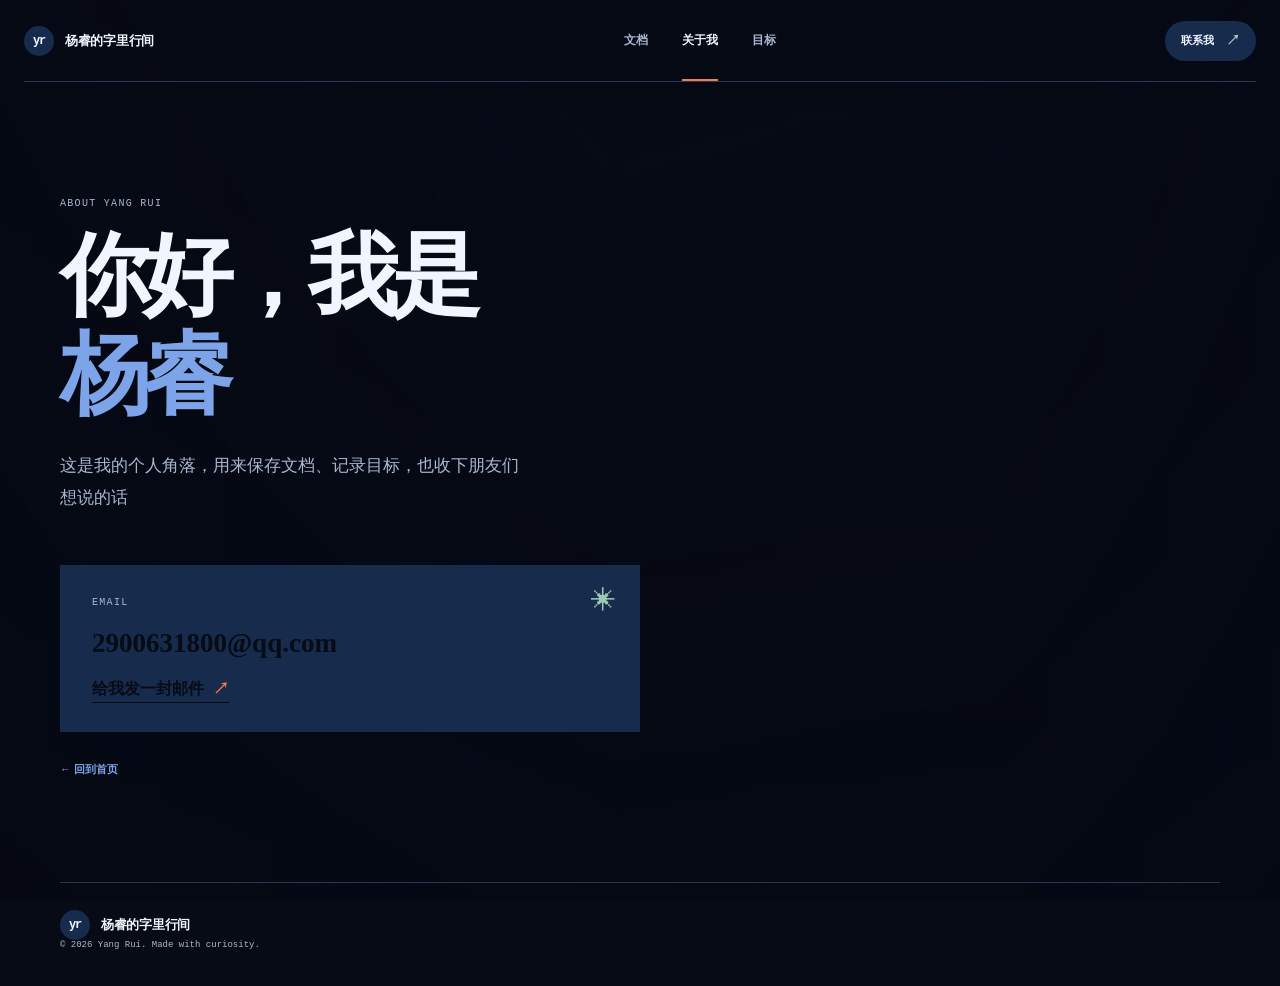
==== commit bab65912: "Update blog pages and add CS2 roster subpage" ====
--- a/about.html
+++ b/about.html
@@ -1 +1,2 @@
-<!doctype html><html lang="zh-CN" class="dark"><head><meta charset="UTF-8"/><meta name="viewport" content="width=device-width,initial-scale=1.0"/><title>关于杨睿 · 个人博客</title><link rel="stylesheet" href="styles.css?v=20261001-darkjj"/></head><body><div class="site-shell"><header class="topbar"><a class="brand" href="index.html"><span class="brand-mark">yr</span><span>杨睿的字里行间</span></a><nav class="nav-links"><a href="index.html#documents">文档</a><a class="active" href="about.html">关于我</a><a href="index.html#goals">目标</a></nav><div class="top-actions"><a class="subscribe-button" href="mailto:2900631800@qq.com">联系我 <span>↗</span></a></div></header><main><section class="about-page section-wrap"><p class="eyebrow">ABOUT YANG RUI</p><h1>你好，我是<br/><em>杨睿。</em></h1><p class="about-lead">这是我的个人角落，用来保存文档、记录目标，也收下朋友们想说的话。</p><div class="contact-card"><span class="newsletter-icon">✳</span><p class="eyebrow">EMAIL</p><h2>2900631800@qq.com</h2><a class="text-link" href="mailto:2900631800@qq.com">给我发一封邮件 <span>↗</span></a></div><a class="back-link" href="index.html">← 回到首页</a></section></main><footer class="footer section-wrap"><div class="footer-brand"><span class="brand-mark">yr</span><span>杨睿的字里行间</span></div><div class="footer-bottom"><span>© 2026 Yang Rui. Made with curiosity.</span></div></footer></div></body></html>
+<!doctype html><html lang="zh-CN" class="dark"><head><meta charset="UTF-8"/><meta name="viewport" content="width=device-width,initial-scale=1.0"/><title>关于杨睿 · 个人博客</title><link rel="stylesheet" href="styles.css?v=20261001-darkjj"/></head><body><div class="site-shell"><header class="topbar"><a class="brand" href="index.html"><span class="brand-mark">yr</span><span>杨睿的字里行间</span></a><nav class="nav-links"><a href="index.html#documents">文档</a><a class="active" href="about.html">关于我</a><a href="index.html#goals">目标</a></nav><div class="top-actions"><a class="subscribe-button" href="mailto:2900631800@qq.com">联系我 <span>↗</span></a></div></header><main><section class="about-page section-wrap"><p class="eyebrow">ABOUT YANG RUI</p><h1>你好，我是<br/><em>杨睿</em></h1><p class="about-lead">这是我的个人角落，用来保存文档、记录目标，也收下朋友们想说的话</p><div class="contact-card"><span class="newsletter-icon">✳</span><p class="eyebrow">EMAIL</p><h2>2900631800@qq.com</h2><a class="text-link" href="mailto:2900631800@qq.com">给我发一封邮件 <span>↗</span></a></div><a class="back-link" href="index.html">← 回到首页</a></section></main><footer class="footer section-wrap"><div class="footer-brand"><span class="brand-mark">yr</span><span>杨睿的字里行间</span></div><div class="footer-bottom"><span>© 2026 Yang Rui. Made with curiosity.</span></div></footer></div></body></html>
+
--- a/styles.css
+++ b/styles.css
@@ -15,7 +15,7 @@
 * { box-sizing: border-box; }
 html { scroll-behavior: smooth; }
 body { margin: 0; background: var(--paper); color: var(--ink); font-family: var(--sans); transition: background .35s ease, color .35s ease; }
-body::before { content: ''; position: fixed; inset: 0; z-index: -2; background-image: var(--wallpaper, none); background-size: cover; background-position: center 18%; opacity: .68; filter: saturate(1.12) contrast(1.12); transition: background-image .4s ease, opacity .35s ease; }
+body::before { content: ''; position: fixed; inset: -8vh 0; z-index: -2; background-image: var(--wallpaper, none); background-size: cover; background-position: center calc(18% + var(--bg-shift, 0px)); opacity: .76; filter: saturate(1.18) contrast(1.16) brightness(.96); transform: translate3d(0, var(--bg-parallax, 0px), 0) scale(1.04); transition: background-image .4s ease, opacity .35s ease, transform .12s linear; will-change: transform; }
 body::after { content: ''; position: fixed; inset: 0; z-index: -1; pointer-events: none; background: linear-gradient(90deg, rgba(244,240,232,.95) 0%, rgba(244,240,232,.78) 38%, rgba(244,240,232,.35) 75%, rgba(244,240,232,.72) 100%), linear-gradient(180deg, rgba(244,240,232,.42), rgba(244,240,232,.88)); }
 a { color: inherit; text-decoration: none; }
 button, input { font: inherit; }
@@ -132,6 +132,29 @@
 .side-card-heading { display: flex; justify-content: space-between; align-items: start; }
 .live-badge { color: #5579b8; font-family: var(--mono); font-size: 9px; }
 .now-card h3 { margin-bottom: 17px; }
+.cs2-card { position: relative; display: flex; align-items: center; gap: 13px; color: var(--ink); text-decoration: none; overflow: hidden; border-color: rgba(125, 164, 232, .26); background: linear-gradient(140deg, rgba(23, 43, 77, .92), rgba(9, 14, 26, .94)); transition: transform .2s ease, border-color .2s ease; }
+.cs2-card:hover { transform: translateY(-3px); border-color: rgba(125, 164, 232, .62); }
+.cs2-card-icon { flex: 0 0 52px; width: 52px; height: 52px; display: grid; place-items: center; border: 1px solid rgba(255, 255, 255, .16); border-radius: 15px; background: #05070d; }
+.cs2-card-icon img { width: 36px; height: 36px; object-fit: contain; }
+.cs2-card-copy { display: flex; min-width: 0; flex-direction: column; gap: 3px; }
+.cs2-card-copy .eyebrow { margin: 0; color: #7da4e8; }
+.cs2-card-title { color: #f1f5ff; font-family: var(--serif); font-size: 19px; font-weight: 700; letter-spacing: -.04em; }
+.cs2-card-note { color: #9db0cf; font-family: var(--mono); font-size: 9px; }
+.cs2-card-arrow { margin-left: auto; color: #7da4e8; font-size: 20px; }
+.stage-page .topbar { position: absolute; top: 0; left: 0; right: 0; z-index: 6; border-bottom-color: transparent; }
+.stage { position: relative; width: 100%; height: 100vh; min-height: 520px; overflow: hidden; background: #070b16; }
+.stage-slide { position: absolute; inset: 0; margin: 0; opacity: 0; transition: opacity .55s ease; }
+.stage-slide.is-active { opacity: 1; }
+.stage-fill { display: none; }
+.stage-photo { position: relative; z-index: 1; display: block; width: 100%; height: 100%; object-fit: cover; object-position: 50% 34%; filter: saturate(1.05) contrast(1.04) brightness(.99); }
+.stage-slide::after { content: ''; position: absolute; inset: 0; z-index: 2; background: linear-gradient(180deg, rgba(7, 11, 22, .96) 0%, rgba(7, 11, 22, .74) 6%, rgba(7, 11, 22, .34) 13%, rgba(7, 11, 22, .04) 26%, rgba(7, 11, 22, 0) 46%, rgba(7, 11, 22, .3) 68%, rgba(7, 11, 22, .78) 86%, rgba(7, 11, 22, .96) 96%, #070b16 100%), radial-gradient(128% 100% at 50% 46%, rgba(7, 11, 22, 0) 46%, rgba(7, 11, 22, .26) 74%, rgba(7, 11, 22, .7) 100%); }
+.stage-slide figcaption { position: absolute; left: clamp(18px, 4vw, 56px); bottom: clamp(20px, 5vh, 54px); z-index: 3; color: #fff; font-family: var(--serif); font-size: clamp(34px, 6vw, 82px); font-weight: 700; letter-spacing: -.04em; text-shadow: 0 6px 28px rgba(0, 0, 0, .65); }
+.stage-arrow { position: absolute; top: 50%; z-index: 3; width: 40px; height: 40px; margin-top: -20px; padding: 0; display: grid; place-items: center; border: 1px solid rgba(255, 255, 255, .34); border-radius: 50%; color: #fff; background: rgba(5, 7, 13, .42); font-size: 22px; line-height: 1; cursor: pointer; transition: background .2s ease, border-color .2s ease; }
+.stage-arrow:hover { background: rgba(5, 7, 13, .74); border-color: #fff; }
+.stage-arrow.is-prev { left: 16px; }
+.stage-arrow.is-next { right: 16px; }
+.stage-count { position: absolute; right: clamp(18px, 4vw, 56px); bottom: clamp(20px, 5vh, 54px); z-index: 3; color: rgba(255, 255, 255, .82); font-family: var(--mono); font-size: 12px; letter-spacing: .1em; }
+@media (max-width: 850px) { .stage { height: calc(100vh - 70px); } .stage-arrow { width: 34px; height: 34px; margin-top: -17px; font-size: 18px; } .stage-arrow.is-prev { left: 8px; } .stage-arrow.is-next { right: 8px; } }
 .now-list { padding: 0; margin: 0; list-style: none; border-top: 1px solid var(--line); }
 .now-list li { display: grid; grid-template-columns: 29px 1fr; gap: 8px; padding: 13px 0; border-bottom: 1px solid var(--line); font-family: var(--serif); font-size: 12px; line-height: 1.5; }
 .now-index { color: var(--orange); font-family: var(--mono); font-size: 9px; }
@@ -162,8 +185,8 @@
 .wallpaper-option::after { content: ''; position: absolute; inset: 0; background: linear-gradient(180deg, transparent 22%, rgba(0,0,0,.68)); }
 .wallpaper-option span { position: absolute; z-index: 1; left: 11px; right: 8px; bottom: 9px; color: #fff; text-align: left; font-family: var(--mono); font-size: 9px; letter-spacing: .04em; text-shadow: 0 1px 4px rgba(0,0,0,.4); }
 .wallpaper-option small { display: block; margin-top: 3px; color: rgba(255,255,255,.76); font-family: var(--sans); font-size: 9px; }
-.dark body::before { opacity: .88; background-position: center 20%; filter: saturate(1.35) contrast(1.24) brightness(.84); }
-.dark body::after { background: linear-gradient(90deg, rgba(5,9,20,.72), rgba(5,9,20,.36) 48%, rgba(5,9,20,.42) 78%, rgba(5,9,20,.68)), linear-gradient(180deg, rgba(5,9,20,.12), rgba(5,9,20,.74)); }
+.dark body::before { opacity: .96; background-position: center calc(17% + var(--bg-shift, 0px)); filter: saturate(1.48) contrast(1.34) brightness(.92); }
+.dark body::after { background: linear-gradient(90deg, rgba(5,9,20,.58), rgba(5,9,20,.22) 48%, rgba(5,9,20,.28) 78%, rgba(5,9,20,.56)), linear-gradient(180deg, rgba(5,9,20,.08), rgba(5,9,20,.62)); }
 .sr-only { position: absolute; width: 1px; height: 1px; padding: 0; margin: -1px; overflow: hidden; clip: rect(0, 0, 0, 0); white-space: nowrap; border: 0; }
 .admin-only { display: none; }
 .admin-only.visible { display: flex; }
@@ -216,4 +239,21 @@
 .message-meta { display:flex; align-items:center; justify-content:space-between; gap:12px; }
 .message-delete { padding:3px 8px; border:1px solid var(--line); border-radius:999px; color:var(--muted); background:transparent; font-family:var(--mono); font-size:9px; cursor:pointer; }
 .message-delete:hover { color:var(--orange); border-color:var(--orange); }
-
+.message-pagination { display:flex; align-items:center; justify-content:center; gap:14px; min-height:34px; margin-top:18px; }
+.pagination-button { padding:8px 13px; border:1px solid var(--line); border-radius:999px; color:var(--ink); background:transparent; font-family:var(--mono); font-size:10px; cursor:pointer; transition:background .2s ease, border-color .2s ease, opacity .2s ease; }
+.pagination-button:hover:not(:disabled) { border-color:var(--orange); background:var(--paper-2); }
+.pagination-button:disabled { cursor:not-allowed; opacity:.38; }
+.pagination-status { color:var(--muted); font-family:var(--mono); font-size:10px; }
+
+
+
+
+
+
+
+
+
+
+
+
+
